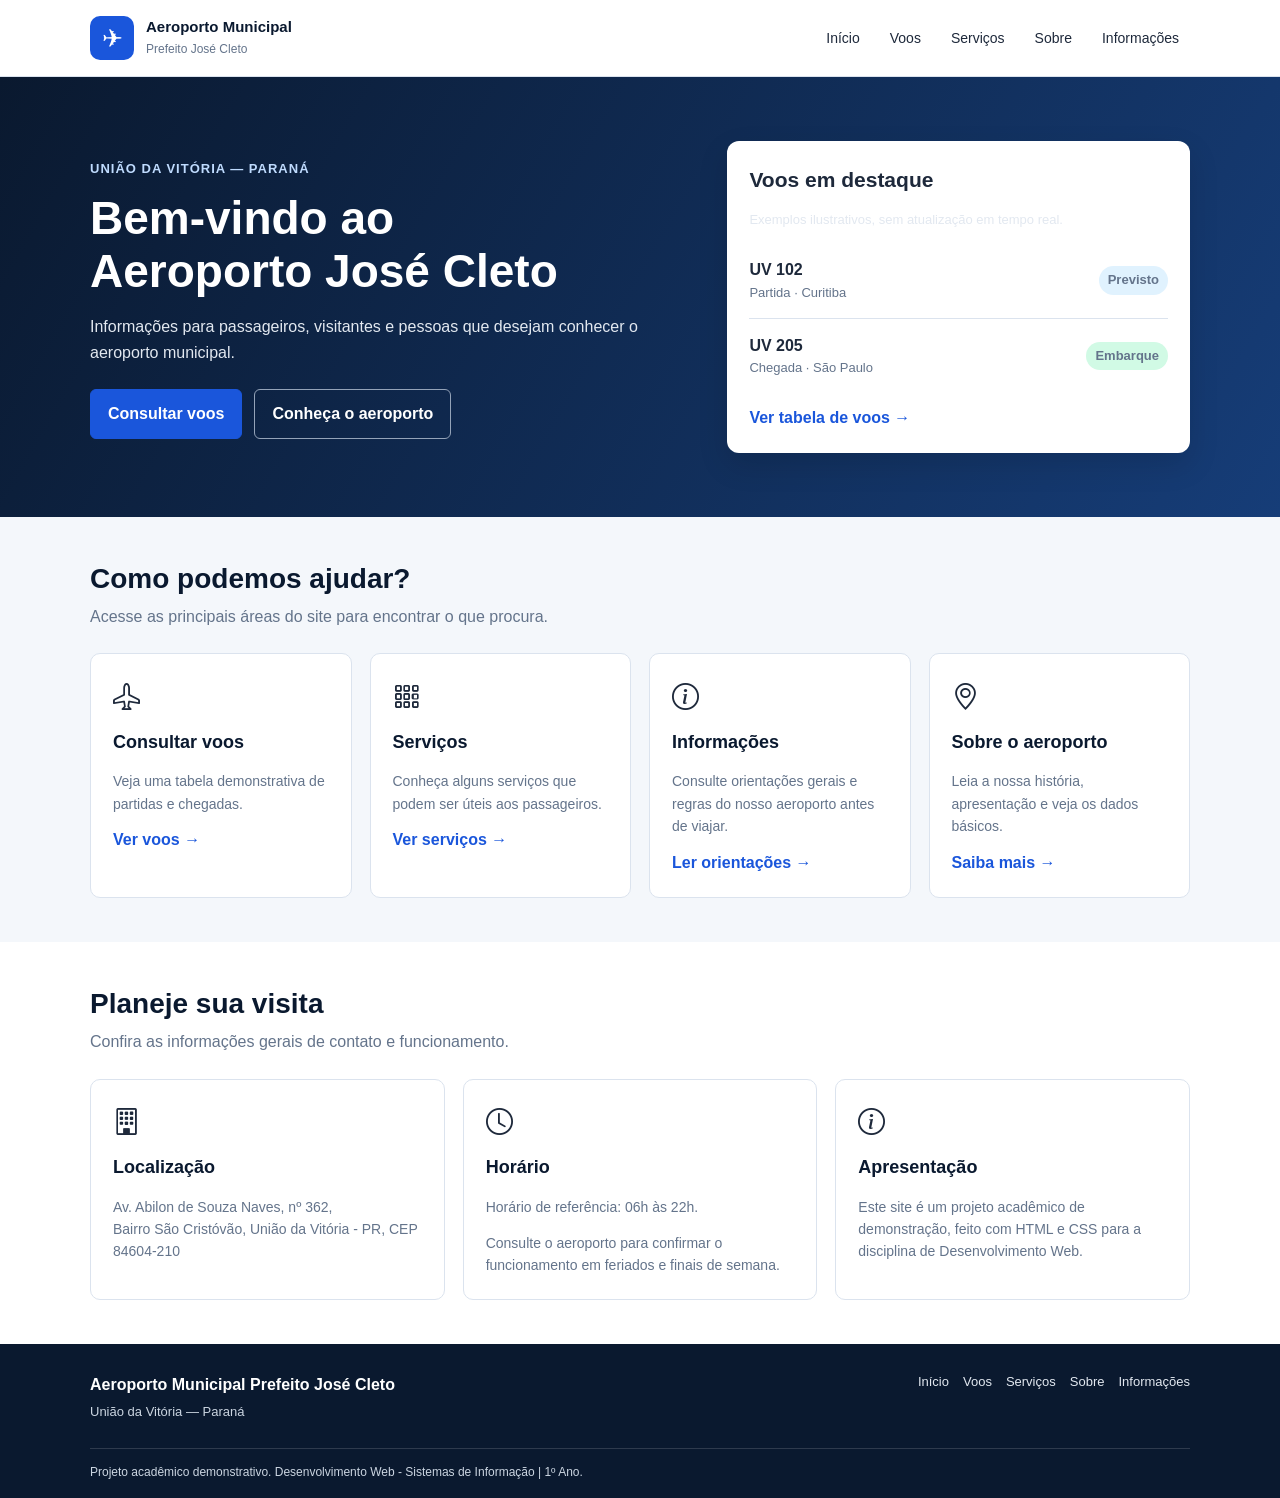
==== index.html @ a406869f "feat: versão final do site aeroporto com HTML e CSS" ====
<!DOCTYPE html>
<html lang="pt-BR">

<head>
    <meta charset="UTF-8">
    <meta name="viewport" content="width=device-width, initial-scale=1.0">
    <title>Início | Aeroporto José Cleto</title>
    <link rel="stylesheet" href="styles.css">
    <link rel="stylesheet" href="https://cdn.jsdelivr.net/npm/bootstrap-icons@1.13.2/font/bootstrap-icons.min.css">
</head>

<body>
    <header class="cabecalho">
        <div class="container cabecalho-conteudo">
            <a class="marca" href="index.html">
                <span class="marca-simbolo">✈</span>
                <span>
                    <strong>Aeroporto Municipal</strong>
                    <small>Prefeito José Cleto</small>
                </span>
            </a>

            <nav class="menu">
                <a href="index.html">Início</a>
                <a href="voos.html">Voos</a>
                <a href="servicos.html">Serviços</a>
                <a href="sobre.html">Sobre</a>
                <a href="informacoes.html">Informações</a>
            </nav>
        </div>
    </header>

    <main>

        <section class="destaque">
            <div class="container destaque-conteudo">
                <div>
                    <span class="etiqueta">União da Vitória — Paraná</span>
                    <h1>Bem-vindo ao <br> Aeroporto José Cleto</h1>
                    <p>Informações para passageiros, visitantes e pessoas que desejam conhecer o aeroporto municipal.</p>
                    <div class="acoes">
                        <a class="botao" href="voos.html">Consultar voos</a>
                        <a class="botao botao-claro" href="sobre.html">Conheça o aeroporto</a>
                    </div>
                </div>

                <aside class="cartao-voos">
                    <h2 id="titulo-voos-resumo">Voos em destaque</h2>
                    <p class="texto-pequeno">Exemplos ilustrativos, sem atualização em tempo real.</p>
                    <div class="voo-resumo">
                        <div>
                            <strong>UV 102</strong>
                            <span>Partida · Curitiba</span>
                        </div>
                        <span class="status status-previsto">Previsto</span>
                    </div>
                    <div class="voo-resumo">
                        <div>
                            <strong>UV 205</strong>
                            <span>Chegada · São Paulo</span>
                        </div>
                        <span class="status status-embarque">Embarque</span>
                    </div>
                    <a class="link-cartao" href="voos.html">Ver tabela de voos →</a>
                </aside>
            </div>
        </section>

        <section class="secao">
            <div class="container">
                <h2 class="titulo-secao">Como podemos ajudar?</h2>
                <p class="descricao-secao">Acesse as principais áreas do site para encontrar o que procura.</p>

                <div class="grade grade-quatro">
                    <article class="cartao">
                        <div class="cartao-icone">
                            <i class="bi bi-airplane"></i>
                        </div>
                        <h3>Consultar voos</h3>
                        <p>Veja uma tabela demonstrativa de partidas e chegadas.</p>
                        <a class="link-cartao" href="voos.html">Ver voos →</a>
                    </article>
                    <article class="cartao">
                        <div class="cartao-icone">
                            <i class="bi bi-grid-3x3-gap"></i>
                        </div>
                        <h3>Serviços</h3>
                        <p>Conheça alguns serviços que podem ser úteis aos passageiros.</p>
                        <a class="link-cartao" href="servicos.html">Ver serviços →</a>
                    </article>
                    <article class="cartao">
                        <div class="cartao-icone">
                            <i class="bi bi-info-circle"></i>
                        </div>
                        <h3>Informações</h3>
                        <p>Consulte orientações gerais e regras do nosso aeroporto antes de viajar.</p>
                        <a class="link-cartao" href="informacoes.html">Ler orientações →</a>
                    </article>
                    <article class="cartao">
                        <div class="cartao-icone">
                            <i class="bi bi-geo-alt"></i>
                        </div>
                        <h3>Sobre o aeroporto</h3>
                        <p>Leia a nossa história, apresentação e veja os dados básicos.</p>
                        <a class="link-cartao" href="sobre.html">Saiba mais →</a>
                    </article>
                </div>
            </div>
        </section>

        <section class="secao secao-fundo-branco">
            <div class="container">
                <h2 class="titulo-secao">Planeje sua visita</h2>
                <p class="descricao-secao">Confira as informações gerais de contato e funcionamento.</p>
                <div class="contato-grade">
                    <article class="cartao">
                        <div class="cartao-icone">
                        <i class="bi bi-building"></i>
                        </div>
                        <h3>Localização</h3>
                        <p>Av. Abilon de Souza Naves, nº 362, <br> Bairro São Cristóvão, União da Vitória - PR, CEP 84604-210</p>
                    </article>
                    <article class="cartao">
                        <div class="cartao-icone">
                        <i class="bi bi-clock"></i>
                        </div>
                        <h3>Horário</h3>
                        <p>Horário de referência: 06h às 22h.</p>
                        <p>Consulte o aeroporto para confirmar o funcionamento em feriados e finais de semana.</p>
                    </article>
                    <article class="cartao">
                        <div class="cartao-icone">
                        <i class="bi bi-info-circle"></i>
                        </div>
                        <h3>Apresentação</h3>
                        <p>Este site é um projeto acadêmico de demonstração, feito com HTML e CSS para a disciplina de Desenvolvimento Web.</p>
                    </article>
                </div>
            </div>
        </section>
    </main>

    <footer class="rodape">
        <div class="container">
            <div class="rodape-conteudo">
                <div>
                    <strong>Aeroporto Municipal Prefeito José Cleto</strong>
                    <p>União da Vitória — Paraná</p>
                </div>
                <nav class="rodape-links">
                    <a href="index.html">Início</a>
                    <a href="voos.html">Voos</a>
                    <a href="servicos.html">Serviços</a>
                    <a href="sobre.html">Sobre</a>
                    <a href="informacoes.html">Informações</a>
                </nav>
            </div>
            <div class="copyright">Projeto acadêmico demonstrativo. Desenvolvimento Web - Sistemas de Informação | 1º Ano.</div>
        </div>
    </footer>
</body>
</html>
---- styles.css ----
/* 1. Cores principais do projeto */
:root { /* variaveis na raiz do site*/
    --azul-escuro: #0a192f;
    --azul: #1a56db;
    --fundo: #f4f7fb;
    --branco: #ffffff;
    --texto: #1e293b;
    --texto-suave: #64748b;
    --borda: #dbe3ee;
    --verde-fundo: #d1fae5;
    --verde-texto: #065f46;
    --azul-fundo: #e0f2fe;
    --azul-texto: #0369a1;
}

/* 2. Configurações básicas */
* {
    box-sizing: border-box; /* padding e borda incluidas juntas*/
}

body {
    margin: 0;
    font-family: Arial, Helvetica, sans-serif;
    color: var(--texto);
    background-color: var(--fundo);
    line-height: 1.6;
}

a {
    color: var(--azul);
}

a:focus, /* O link recebe um contorno azul ao redor*/
summary:focus {
    outline: 3px solid #93c5fd;  /* contorno ao redor do elemento, sem ocupar espaço no layout como a borda*/
    outline-offset: 3px; /* distancia entre um elemento e o contorno*/
}

.container {
    width: 90%;
    max-width: 1100px;
    margin: 0 auto;
}

/* 3. Cabeçalho e menu de navegação */
.cabecalho {
    background-color: var(--branco);
    border-bottom: 1px solid var(--borda);
}

.cabecalho-conteudo {
    display: flex;
    justify-content: space-between;
    align-items: center;
    gap: 24px; /* espaço entre elementos de um container quando se usa flex ou grid*/
    padding: 16px 0;
}

.marca {
    display: flex;
    align-items: center;
    gap: 12px;
    color: var(--azul-escuro);
    text-decoration: none;
}

.marca-simbolo {
    display: flex;
    justify-content: center;
    align-items: center;
    width: 44px;
    height: 44px;
    border-radius: 10px;
    color: var(--branco);
    background-color: var(--azul);
    font-size: 25px;
}

.marca strong,
.marca small {
    display: block; /* ocupa toda a largura e começa uma nova linha*/
}

.marca strong {
    font-size: 15px;
    line-height: 1.3;
}

.marca small {
    margin-top: 3px;
    color: var(--texto-suave);
    font-size: 12px;
}

.menu {
    display: flex;
    flex-wrap: wrap;
    gap: 8px;
}

.menu a {
    padding: 9px 11px;
    border-radius: 6px;
    color: var(--texto);
    text-decoration: none;
    font-size: 14px;
}

.menu a:hover,
.menu a.atual {
    color: var(--azul);
    background-color: #eff6ff;
}

/* 4. Área principal de destaque da página inicial */
.destaque {
    padding: 64px 0;
    color: var(--branco);
    background: linear-gradient(120deg, var(--azul-escuro), #163d78);
}

.destaque-conteudo {
    display: grid;
    grid-template-columns: 1.3fr 1fr; /* quantas colenas terá, e o espaço de cada coluna*/
    align-items: center;
    gap: 36px;
}

.etiqueta {
    color: #bfdbfe;
    font-size: 13px;
    font-weight: bold;
    letter-spacing: 1px;
    text-transform: uppercase;
}

.destaque h1 {
    max-width: 650px;
    margin: 12px 0;
    font-size: clamp(30px, 4vw, 46px); /* tamanho minimo, preferido e maximo, vw (viewport width) é varia conforme a largura da janela*/
    line-height: 1.15;
}

.destaque p {
    max-width: 570px;
    color: #e2e8f0;
}

.acoes {
    display: flex;
    flex-wrap: wrap;
    gap: 12px;
    margin-top: 24px;
}

.botao {
    display: inline-block;
    padding: 11px 17px;
    border: 1px solid var(--azul);
    border-radius: 6px;
    background-color: var(--azul);
    color: var(--branco);
    font-weight: bold;
    text-decoration: none;
}

.botao:hover {
    background-color: #1648bd;
}

.botao-claro {
    border-color: #94a3b8;
    background-color: transparent;
    color: var(--branco);
}

.botao-claro:hover {
    background-color: #ffffff18;
}

/* 5. Cartão simples com exemplos de voos */
.cartao-voos {
    padding: 22px;
    border-radius: 12px;
    color: var(--texto);
    background-color: var(--branco);
    box-shadow: 0 12px 30px #00000020;
}

.cartao-voos h2 {
    margin: 0;
    font-size: 21px;
}

.texto-pequeno {
    color: #1f2937;
    font-size: 13px;
}

.voo-resumo {
    display: flex;
    justify-content: space-between;
    align-items: center;
    gap: 12px;
    padding: 14px 0;
    border-bottom: 1px solid var(--borda);
}

.voo-resumo:last-of-type { /* ultimo elemento */
    border-bottom: 0;
}

.voo-resumo strong,
.voo-resumo span {
    display: block;
}

.voo-resumo span {
    color: var(--texto-suave);
    font-size: 13px;
}

.status {
    display: inline-block;
    padding: 4px 9px;
    border-radius: 20px;
    font-size: 12px;
    font-weight: bold;
    white-space: nowrap; /* como os espaços em branco são tratados, nowrap impede a quebra em varias linhas*/
}

.status-previsto {
    color: var(--azul-texto);
    background-color: var(--azul-fundo);
}

.status-embarque {
    color: var(--verde-texto);
    background-color: var(--verde-fundo);
}

/* 6. Seções, títulos e cartões */
.secao {
    padding: 44px 0;
}

.secao-fundo-branco {
    background-color: var(--branco);
}

.titulo-secao {
    margin: 0 0 8px;
    color: var(--azul-escuro);
    font-size: 28px;
    line-height: 1.25;
}

.descricao-secao {
    max-width: 700px;
    margin: 0 0 24px;
    color: var(--texto-suave);
}

.grade {
    display: grid;
    grid-template-columns: repeat(3, 1fr);
    gap: 18px;
}

.grade-quatro {
    grid-template-columns: repeat(4, 1fr);
}

.cartao {
    padding: 22px;
    border: 1px solid var(--borda);
    border-radius: 10px;
    background-color: var(--branco);
}

.cartao h3 {
    margin: 8px 0;
    color: var(--azul-escuro);
    font-size: 18px;
}

.cartao p {
    margin-bottom: 0;
    color: var(--texto-suave);
    font-size: 14px;
}

.cartao-icone {
    font-size: 27px;
}

.link-cartao {
    display: inline-block;
    margin-top: 12px;
    font-weight: bold;
    text-decoration: none;
}

/* 7. Títulos usados nas páginas internas */
.titulo-pagina {
    padding: 34px 0;
    background-color: #eaf1fb;
    border-bottom: 1px solid var(--borda);
}

.migalhas {
    margin-bottom: 8px;
    color: var(--texto-suave);
    font-size: 13px;
}

.migalhas a {
    text-decoration: none;
}

.titulo-pagina h1 {
    margin: 0;
    color: var(--azul-escuro);
    font-size: 34px;
}

.titulo-pagina p {
    max-width: 700px;
    margin-bottom: 0;
    color: var(--texto-suave);
}

/* 8. Tabelas */
.tabela-conteudo {
    overflow-x: auto;
    border: 1px solid var(--borda);
    border-radius: 9px;
    background-color: var(--branco);
}

table {
    width: 100%;
    border-collapse: collapse;
    text-align: left;
}

.legenda-tabela {
    padding: 12px 16px;
    color: var(--texto-suave);
    font-size: 13px;
    text-align: left;
}

th,
td {
    padding: 14px 16px;
    border-bottom: 1px solid var(--borda);
    white-space: nowrap;
}

th {
    color: var(--azul-escuro);
    background-color: #f1f5f9;
    font-size: 13px;
}

td {
    font-size: 14px;
}

tr:last-child td {
    border-bottom: 0;
}

/* 9. Colunas com conteúdo lado a lado */
.duas-colunas {
    display: grid;
    grid-template-columns: 1.3fr 1fr;
    gap: 24px;
    align-items: start;
}

.lista-dados {
    margin: 0;
    padding: 0;
    list-style: none; /* remove os marcadores */
}

.lista-dados li {
    display: flex;
    justify-content: space-between;
    gap: 16px;
    padding: 12px 0;
    border-bottom: 1px solid var(--borda);
}

.lista-dados li:last-child {
    border-bottom: 0;
}

/* 10. Perguntas expansíveis. O próprio HTML controla abrir e fechar. */
details {
    margin-bottom: 12px;
    border: 1px solid var(--borda);
    border-radius: 8px;
    background-color: var(--branco);
}

summary {
    padding: 15px 18px;
    color: var(--azul-escuro);
    cursor: pointer;
    font-weight: bold;
}

details p {
    margin: 0;
    padding: 0 18px 18px;
    color: var(--texto-suave);
}

/* 11. Avisos e informações de contato */
.aviso {
    margin-top: 18px;
    padding: 15px 18px;
    border-left: 4px solid var(--azul);
    border-radius: 5px;
    background-color: #eaf1fb;
    color: var(--texto);
}

.contato-grade {
    display: grid; /*em grade*/
    grid-template-columns: repeat(3, 1fr);
    gap: 18px;
}

/* 12. Mapas externos: voos e meteorologia */
.incorporacao {
    width: 100%;
    overflow: hidden; /* qualquer elemento que saia dos limites da caixa são cortados da exibição */
    border: 1px solid var(--borda);
    border-radius: 10px;
    background-color: var(--branco);
}

.incorporacao iframe {
    display: block;
    width: 100%;
    height: 480px;
    border: 0;
}

.incorporacao-clima iframe {
    height: 430px;
}

.incorporacao-voos iframe {
    height: 560px;
}

.cartao-meteorologia {
    min-width: 0;
}

/* 13. Rodapé */
.rodape {
    padding: 28px 0 16px;
    color: #e2e8f0;
    background-color: var(--azul-escuro);
}

.rodape-conteudo {
    display: flex;
    justify-content: space-between;
    gap: 24px;
    flex-wrap: wrap;
}

.rodape strong {
    color: var(--branco);
}

.rodape p {
    margin: 5px 0;
    color: #cbd5e1;
    font-size: 13px;
}

.rodape-links {
    display: flex;
    flex-wrap: wrap;
    gap: 14px;
}

.rodape-links a {
    color: #e2e8f0;
    font-size: 13px;
    text-decoration: none;
}

.copyright {
    margin-top: 20px;
    padding-top: 14px;
    border-top: 1px solid #ffffff25;
    color: #cbd5e1;
    font-size: 12px;
}

/* 14. Ajustes para celulares e telas pequenas */
@media (max-width: 800px) {
    .cabecalho-conteudo {
        align-items: flex-start;
        flex-direction: column;
        gap: 12px;
    }

    .destaque-conteudo,
    .duas-colunas {
        grid-template-columns: 1fr;
    }

    .grade-quatro {
        grid-template-columns: repeat(2, 1fr);
    }

    .grade,
    .contato-grade {
        grid-template-columns: repeat(2, 1fr);
    }
}

@media (max-width: 520px) {
    .container {
        width: 92%;
    }

    .menu {
        gap: 3px;
    }

    .incorporacao iframe {
        height: 360px;
    }

    .incorporacao-clima iframe {
        height: 380px;
    }

    .menu a {
        padding: 8px;
        font-size: 13px;
    }

    .destaque {
        padding: 42px 0;
    }

    .grade,
    .grade-quatro,
    .contato-grade {
        grid-template-columns: 1fr;
    }

    .titulo-pagina h1 {
        font-size: 28px;
    }

    .secao {
        padding: 32px 0;
    }
}
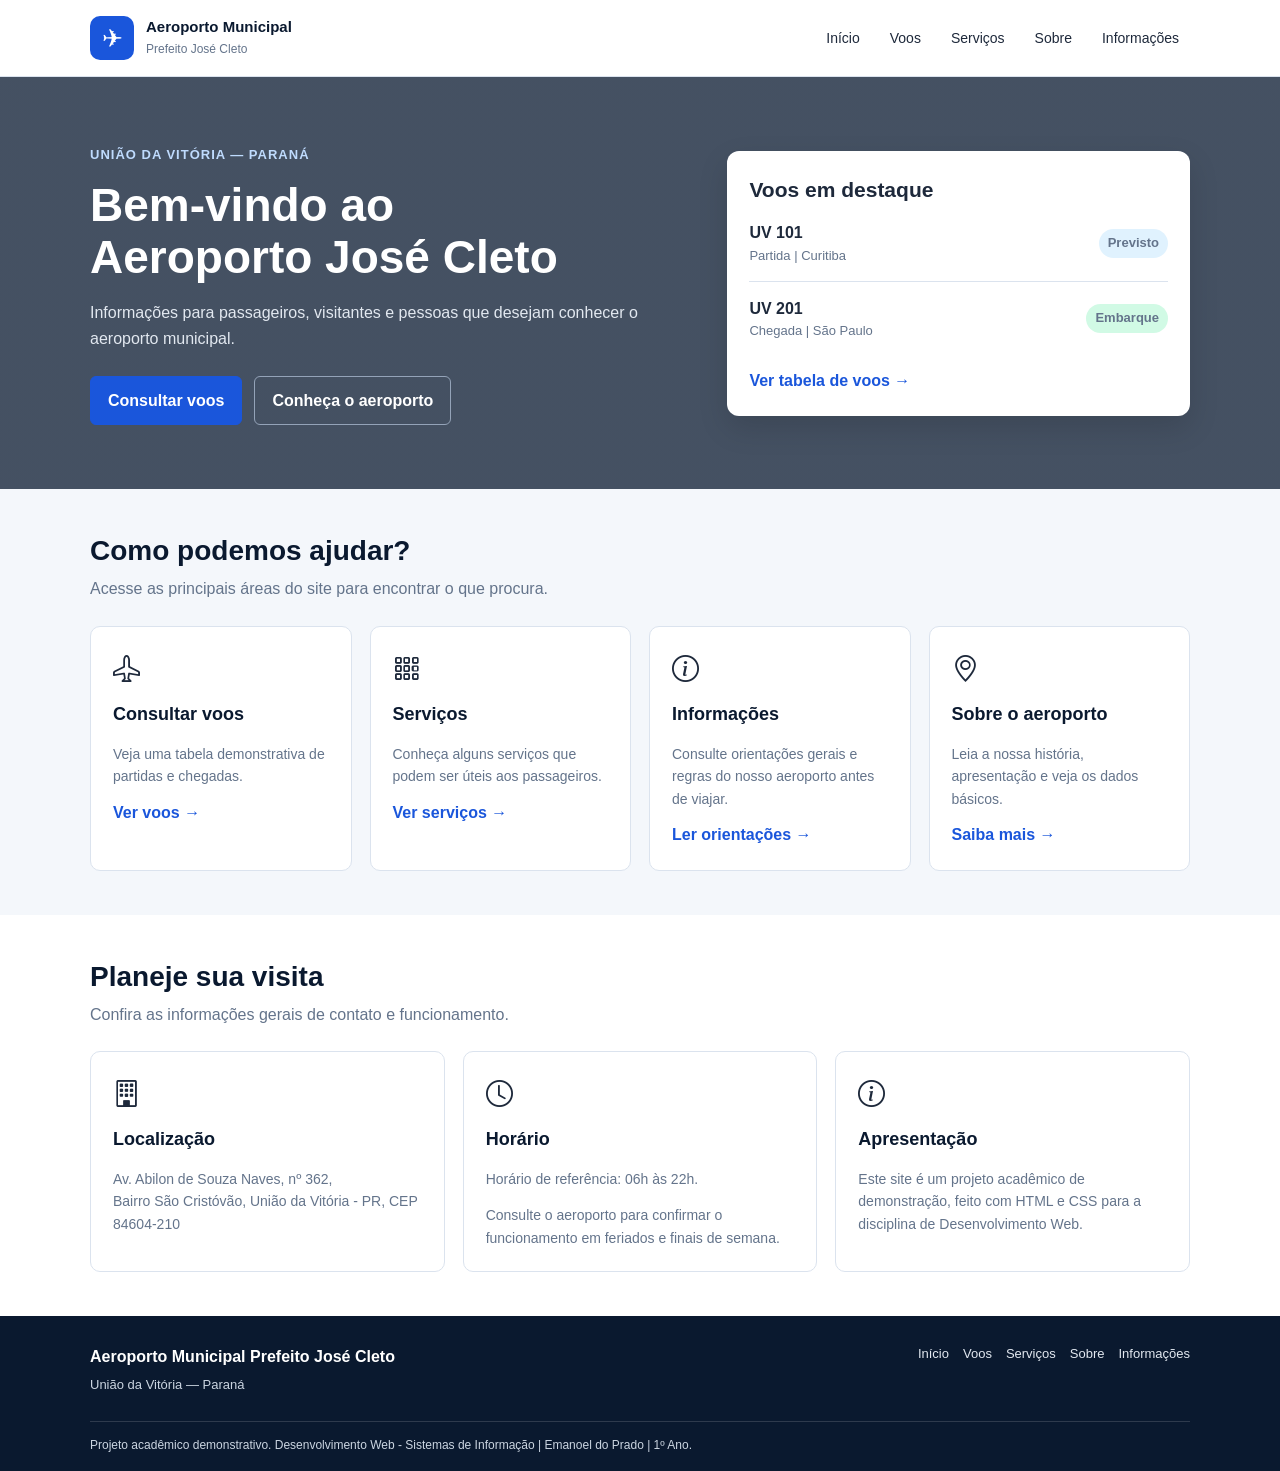
==== commit e7a253f5: "Atualiza conteúdo e imagens do site" ====
--- a/index.html
+++ b/index.html
@@ -46,18 +46,17 @@
 
                 <aside class="cartao-voos">
                     <h2 id="titulo-voos-resumo">Voos em destaque</h2>
-                    <p class="texto-pequeno">Exemplos ilustrativos, sem atualização em tempo real.</p>
                     <div class="voo-resumo">
                         <div>
-                            <strong>UV 102</strong>
-                            <span>Partida · Curitiba</span>
+                            <strong>UV 101</strong>
+                            <span>Partida | Curitiba</span>
                         </div>
                         <span class="status status-previsto">Previsto</span>
                     </div>
                     <div class="voo-resumo">
                         <div>
-                            <strong>UV 205</strong>
-                            <span>Chegada · São Paulo</span>
+                            <strong>UV 201</strong>
+                            <span>Chegada | São Paulo</span>
                         </div>
                         <span class="status status-embarque">Embarque</span>
                     </div>
@@ -155,7 +154,7 @@
                     <a href="informacoes.html">Informações</a>
                 </nav>
             </div>
-            <div class="copyright">Projeto acadêmico demonstrativo. Desenvolvimento Web - Sistemas de Informação | 1º Ano.</div>
+            <div class="copyright">Projeto acadêmico demonstrativo. Desenvolvimento Web - Sistemas de Informação | Emanoel do Prado | 1º Ano.</div>
         </div>
     </footer>
 </body>
--- a/styles.css
+++ b/styles.css
@@ -11,6 +11,8 @@
     --verde-texto: #065f46;
     --azul-fundo: #e0f2fe;
     --azul-texto: #0369a1;
+    --vermelho-texto: #991b1b;
+    --vermelho-fundo: #fee2e2;
 }
 
 /* 2. Configurações básicas */
@@ -116,7 +118,8 @@
 .destaque {
     padding: 64px 0;
     color: var(--branco);
-    background: linear-gradient(120deg, var(--azul-escuro), #163d78);
+    background: linear-gradient(rgba(10, 25, 47, 0.75), rgba(10, 25, 47, 0.75)),
+    url("https://wallpapercave.com/wp/wp4233010.jpg") center / cover no-repeat;
 }
 
 .destaque-conteudo {
@@ -239,6 +242,11 @@
     background-color: var(--verde-fundo);
 }
 
+.status-atrasado {
+    color: var(--vermelho-texto);
+    background-color: var(--vermelho-fundo);
+}
+
 /* 6. Seções, títulos e cartões */
 .secao {
     padding: 44px 0;
@@ -304,30 +312,41 @@
 /* 7. Títulos usados nas páginas internas */
 .titulo-pagina {
     padding: 34px 0;
-    background-color: #eaf1fb;
     border-bottom: 1px solid var(--borda);
-}
-
-.migalhas {
-    margin-bottom: 8px;
-    color: var(--texto-suave);
-    font-size: 13px;
-}
-
-.migalhas a {
-    text-decoration: none;
 }
 
 .titulo-pagina h1 {
     margin: 0;
-    color: var(--azul-escuro);
+    color: #ffffff;
     font-size: 34px;
+    text-shadow: 1px 1px 3px rgba(0, 0, 0, 0.6);
 }
 
 .titulo-pagina p {
+    color: #e2e8f0;
     max-width: 700px;
     margin-bottom: 0;
-    color: var(--texto-suave);
+    text-shadow: 1px 1px 3px rgba(0, 0, 0, 0.6);
+}
+
+.fundo-mapa {
+    background: linear-gradient(rgba(10, 25, 27, 0.75), rgba(10, 25, 47, 0.75)),
+    url("https://static.vecteezy.com/system/resources/previews/024/518/502/large_2x/plane-is-flying-in-the-sky-above-the-clouds-ai-generated-free-photo.jpg") center / cover no-repeat;
+}
+
+.fundo-servicos {
+    background: linear-gradient(rgba(10, 25, 27, 0.75), rgba(10, 25, 47, 0.75)),
+    url("https://img.freepik.com/premium-photo/interior-modern-airport-terminal_1089297-2860.jpg?w=2000") center / cover no-repeat;
+}
+
+.fundo-sobre {
+    background: linear-gradient(rgba(10, 25, 27, 0.75), rgba(10, 25, 47, 0.75)),
+    url("https://cdn.mos.cms.futurecdn.net/DmnuMhXN7hjSewMxiu72ee.jpg") center / cover no-repeat;
+}
+
+.fundo-informacoes {
+    background: linear-gradient(rgba(10, 25, 27, 0.75), rgba(10, 25, 47, 0.75)),
+    url("https://th.bing.com/th/id/R.520e6a2da78075c4a7ffa02f476b14e2?rik=LYwU16lLaHcjfw&riu=http%3a%2f%2fidahofallsidaho.gov%2fPhotoGallery%2f2%2fWorkers+on+the+Tarmac.jpg&ehk=i8bjAYMMhhyQimQFm%2fTHn2xgVkblyNXwjvsRo1ayrz8%3d&risl=&pid=ImgRaw&r=0") center / cover no-repeat;
 }
 
 /* 8. Tabelas */
